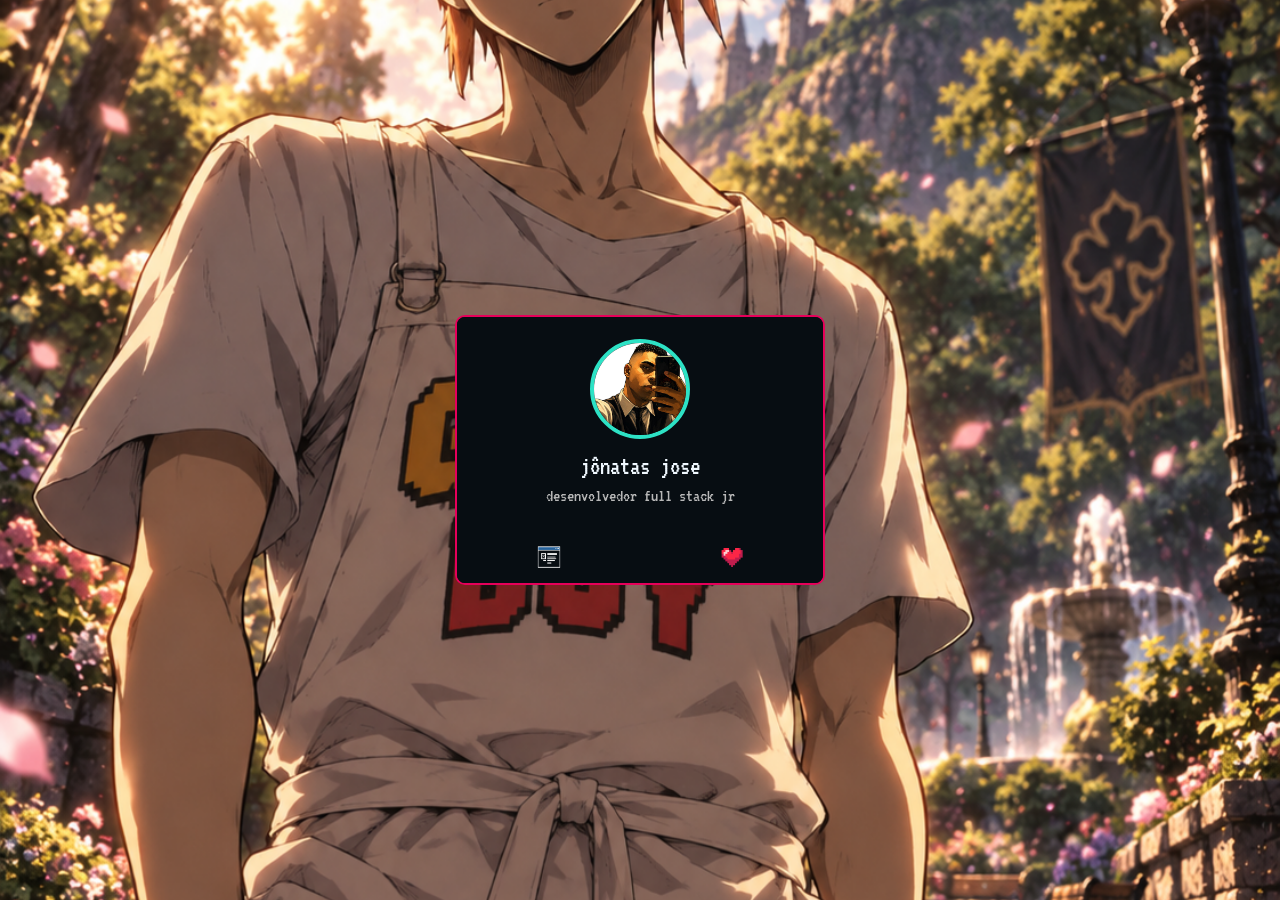
==== index.html @ 98ed271d "Configure portfolio for GitHub Pages" ====
<!DOCTYPE html>
<html lang="pt-BR">
<head>
    <meta charset="UTF-8">
    <meta name="viewport" content="width=device-width, initial-scale=1.0">
    <link rel="preconnect" href="https://fonts.googleapis.com">
    <link rel="preconnect" href="https://fonts.gstatic.com" crossorigin>
    <link href="https://fonts.googleapis.com/css2?family=VT323&display=swap" rel="stylesheet">
    <link rel="stylesheet" href="./src/css/reset.css">
    <link rel="stylesheet" href="./src/css/style.css">
    <title>miniportfolio</title>
</head>
<body>
    <main class="cartao">
        <div class="minhas-informacoes">
            <img src="./src/img/Design-sem-nome.png" alt="minha foto">
            <h1 class="nome">jônatas jose</h1>
            <h2 class="cargo">desenvolvedor full stack jr</h2>
        </div>
        <div class="conteudo">
            <ul class="aba">
                <li class="abas" data-aba="sobre">
                    <img src="./src/img/sobre.gif" alt="icone sobre mim">
                </li>
                <li class="abas" data-aba="redes">
                    <img src="./src/img/coracao.gif" alt="redes sociais">
                </li>
            </ul>
            <div class="informacoes-abas">
                <div class="informacoes" id="sobre">
                    <h3>sobre</h3>
                    <div>
                        <p>oi! meu nome é jônatas jose, seja bem vindo</p>
                        <p>
                            Desenvolvedor Full Stack Júnior
                            Tenho experiência prática no desenvolvimento de aplicações web,
                            construindo conhecimentos tanto em <span>Front-end</span> quanto em
                            Back-end, com foco principal no ecossistema JavaScript, TypeScript,
                            React, Node.js, além de conhecimentos em Java, bancos de dados
                            relacionais, APIs REST, testes automatizados e controle de versão.
                            Minha trajetória em programação foi construída através de estudos
                            técnicos, projetos pessoais, exercícios práticos, desenvolvimento
                            de interfaces e criação de aplicações que simulam situações reais
                            encontradas no mercado de desenvolvimento de software.
                            Front-end
                            No Front-end, possuo experiência com HTML5, CSS3, JavaScript,
                            TypeScript e React, trabalhando desde a estrutura de páginas até
                            a construção de interfaces mais dinâmicas e componentizadas.
                        </p>
                    </div>
                </div>
                <div class="informacoes" id="redes">
                    <h3>minhas redes</h3>
                    <ul>
                        <li>
                            <a href="https://drive.google.com/file/d/19SwOhODd0klrQ3hnztDNCu-46BNVcasp/view?usp=sharing" target="_blank">curriculo</a>
                        </li>
                        <li>
                            <a href="https://www.linkedin.com/in/dev-jonatas-jos%C3%A9-dos-santos-593b95398/" target="_blank">LinkedIn</a>
                        </li>
                        <li>
                            <a href="https://github.com/Kalebreus" target="_blank">GitHub</a>
                        </li>
                    </ul>
                </div>
            </div>
        </div>
    </main>
    <script src="./src/js/index.js"></script>
</body>
</html>
---- src/css/style.css ----
a {
    color: aliceblue;
    text-decoration: none;
}

body {
    background-image: url(../img/background-site.png);
    background-repeat: no-repeat;
    background-size: cover;
    background-position: center;
    background-attachment: fixed;
    font-family: 'VT323', monospace;
    color: aliceblue;
    font-size: 18px;
    display: flex;
    justify-content: center;
    align-items: center;
    min-height: 100vh;
    padding: 30px;
}

.cartao {
    background-color: #070d12;
    width: 370px;
    border: 2px solid #e6005a;
    border-radius: 10px;
    overflow: hidden;
}

.cartao .minhas-informacoes {
    padding: 22px 20px 10px;
    display: flex;
    flex-direction: column;
    align-items: center;
    gap: 8px;
    background-color: #070d12;
}

.cartao .minhas-informacoes img {
    width: 100px;
    height: 100px;
    object-fit: cover;
    border-radius: 50%;
    border: 4px solid #2de2c5;
    display: block;
}

.cartao .minhas-informacoes .nome {
    font-size: 26px;
    font-weight: 400;
    margin-top: 6px;
}

.cartao .minhas-informacoes .cargo {
    font-size: 18px;
    color: #b8b8b8;
    font-weight: 400;
}

.cartao .conteudo {
    margin-top: 16px;
}

.cartao .aba {
    display: flex;
}

.cartao .aba .abas {
    width: 50%;
    display: flex;
    justify-content: center;
    align-items: center;
    padding: 12px 0;
    cursor: pointer;
    background-color: #070d12;
}

.cartao .aba .abas.selecionado {
    background-color: #262626;
}

.abas img {
    width: 28px;
    height: 28px;
}

.cartao .informacoes-abas {
    background-color: #262626;
}

.informacoes-abas .informacoes {
    display: none;
    min-height: 260px;
    padding: 18px;
}

.informacoes-abas .informacoes.selecionado {
    display: block;
}

.informacoes-abas h3 {
    font-size: 22px;
    margin-bottom: 20px;
    text-align: center;
    font-weight: 400;
}

.informacoes-abas p {
    font-size: 20px;
    line-height: 1.2;
    max-height: 160px;
    overflow-y: auto;
    padding-right: 12px;
}

.informacoes-abas span {
    color: #e6005a;
}

.informacoes-abas ul {
    display: flex;
    flex-direction: column;
    gap: 20px;
    align-items: center;
}

.informacoes-abas li a {
    width: 250px;
    display: block;
    text-align: center;
    padding: 10px;
    font-size: 20px;
    border: 1px solid #e6005a;
}
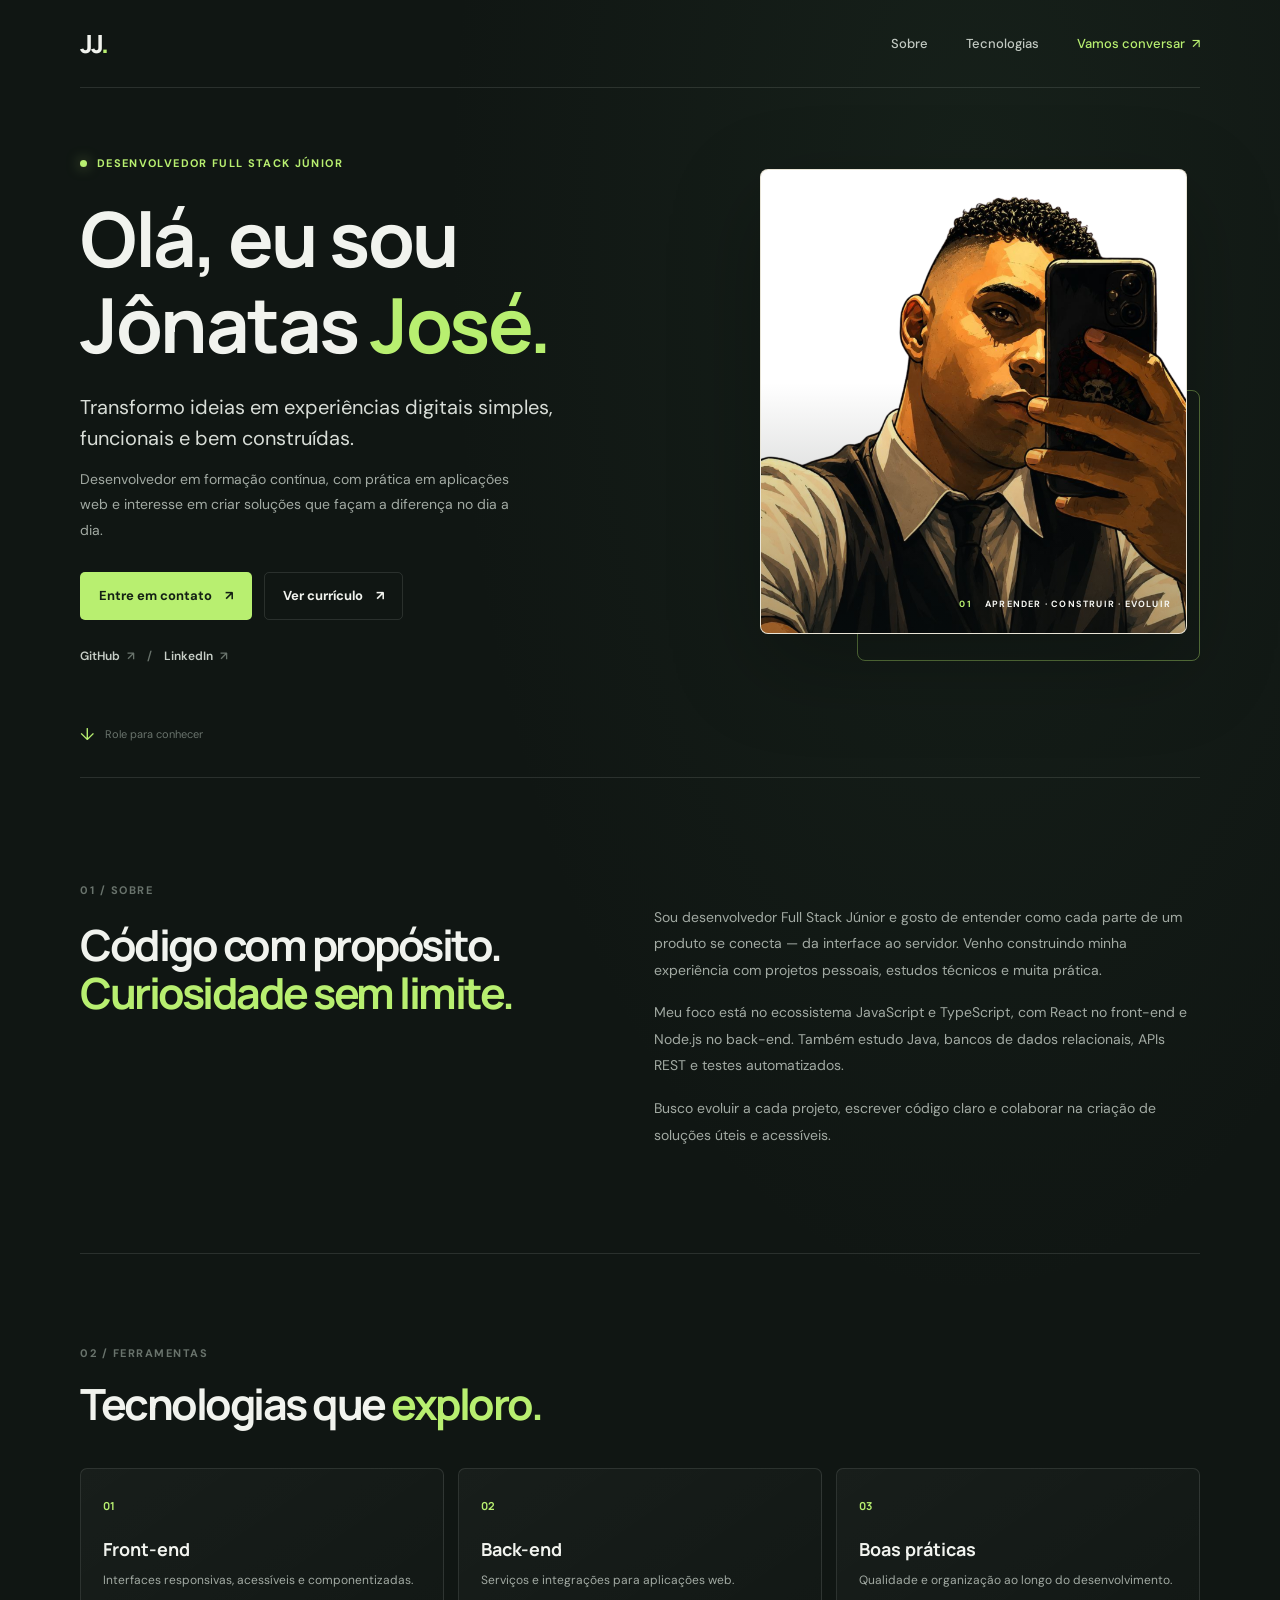
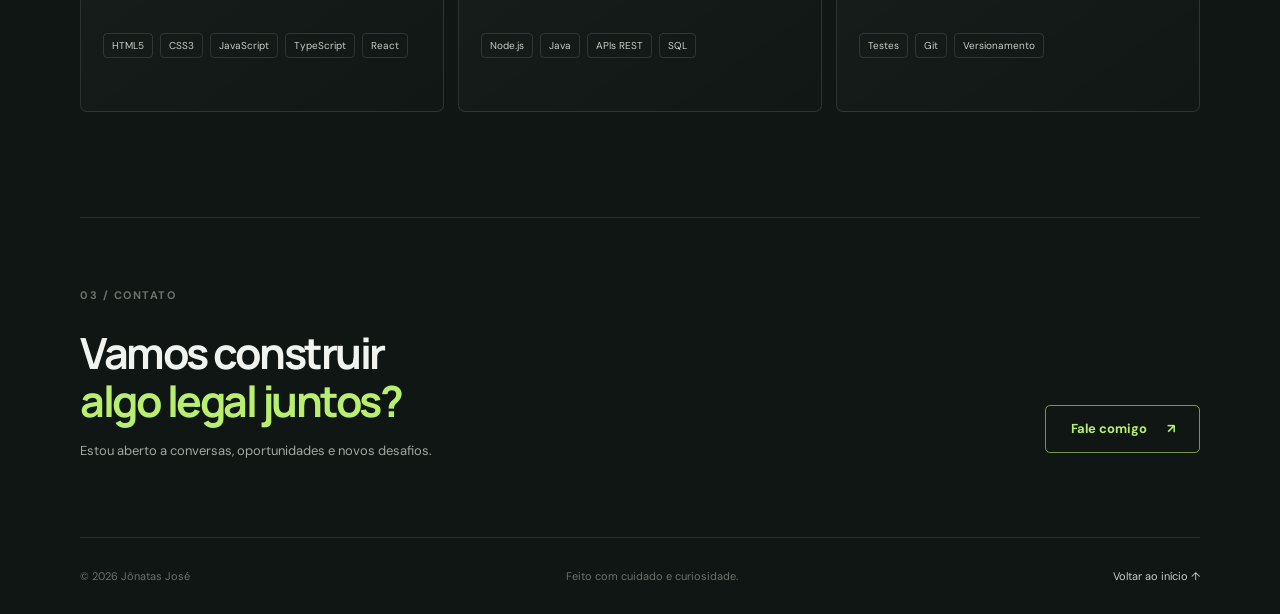
==== commit 2793810c: "Polish portfolio and deploy with GitHub Pages" ====
--- a/index.html
+++ b/index.html
@@ -3,69 +3,114 @@
 <head>
     <meta charset="UTF-8">
     <meta name="viewport" content="width=device-width, initial-scale=1.0">
+    <meta name="theme-color" content="#101613">
+    <meta name="description" content="Portfólio de Jônatas José, desenvolvedor Full Stack Júnior com foco em JavaScript, TypeScript, React e Node.js.">
     <link rel="preconnect" href="https://fonts.googleapis.com">
     <link rel="preconnect" href="https://fonts.gstatic.com" crossorigin>
-    <link href="https://fonts.googleapis.com/css2?family=VT323&display=swap" rel="stylesheet">
+    <link href="https://fonts.googleapis.com/css2?family=DM+Sans:wght@400;500;600;700&family=Manrope:wght@400;500;600;700;800&display=swap" rel="stylesheet">
     <link rel="stylesheet" href="./src/css/reset.css">
     <link rel="stylesheet" href="./src/css/style.css">
-    <title>miniportfolio</title>
+    <title>Jônatas José | Desenvolvedor Full Stack</title>
 </head>
 <body>
-    <main class="cartao">
-        <div class="minhas-informacoes">
-            <img src="./src/img/Design-sem-nome.png" alt="minha foto">
-            <h1 class="nome">jônatas jose</h1>
-            <h2 class="cargo">desenvolvedor full stack jr</h2>
-        </div>
-        <div class="conteudo">
-            <ul class="aba">
-                <li class="abas" data-aba="sobre">
-                    <img src="./src/img/sobre.gif" alt="icone sobre mim">
-                </li>
-                <li class="abas" data-aba="redes">
-                    <img src="./src/img/coracao.gif" alt="redes sociais">
-                </li>
-            </ul>
-            <div class="informacoes-abas">
-                <div class="informacoes" id="sobre">
-                    <h3>sobre</h3>
-                    <div>
-                        <p>oi! meu nome é jônatas jose, seja bem vindo</p>
-                        <p>
-                            Desenvolvedor Full Stack Júnior
-                            Tenho experiência prática no desenvolvimento de aplicações web,
-                            construindo conhecimentos tanto em <span>Front-end</span> quanto em
-                            Back-end, com foco principal no ecossistema JavaScript, TypeScript,
-                            React, Node.js, além de conhecimentos em Java, bancos de dados
-                            relacionais, APIs REST, testes automatizados e controle de versão.
-                            Minha trajetória em programação foi construída através de estudos
-                            técnicos, projetos pessoais, exercícios práticos, desenvolvimento
-                            de interfaces e criação de aplicações que simulam situações reais
-                            encontradas no mercado de desenvolvimento de software.
-                            Front-end
-                            No Front-end, possuo experiência com HTML5, CSS3, JavaScript,
-                            TypeScript e React, trabalhando desde a estrutura de páginas até
-                            a construção de interfaces mais dinâmicas e componentizadas.
-                        </p>
-                    </div>
+    <header class="site-header">
+        <a class="wordmark" href="#inicio" aria-label="Jônatas José, início">JJ<span>.</span></a>
+        <nav class="navigation" aria-label="Navegação principal">
+            <a href="#sobre">Sobre</a>
+            <a href="#tecnologias">Tecnologias</a>
+            <a class="nav-contact" href="#contato">Vamos conversar <span aria-hidden="true">↗</span></a>
+        </nav>
+    </header>
+
+    <main>
+        <section class="hero page-width" id="inicio" aria-labelledby="hero-title">
+            <div class="hero-copy">
+                <p class="eyebrow"><span class="status-dot"></span> Desenvolvedor Full Stack Júnior</p>
+                <h1 id="hero-title">Olá, eu sou<br>Jônatas <span>José.</span></h1>
+                <p class="hero-lede">Transformo ideias em experiências digitais simples, funcionais e bem construídas.</p>
+                <p class="hero-description">Desenvolvedor em formação contínua, com prática em aplicações web e interesse em criar soluções que façam a diferença no dia a dia.</p>
+                <div class="hero-actions">
+                    <a class="button button-primary" href="https://www.linkedin.com/in/dev-jonatas-jos%C3%A9-dos-santos-593b95398/" target="_blank" rel="noopener noreferrer">Entre em contato <span aria-hidden="true">↗</span></a>
+                    <a class="button button-quiet" href="https://drive.google.com/file/d/19SwOhODd0klrQ3hnztDNCu-46BNVcasp/view?usp=sharing" target="_blank" rel="noopener noreferrer">Ver currículo <span aria-hidden="true">↗</span></a>
                 </div>
-                <div class="informacoes" id="redes">
-                    <h3>minhas redes</h3>
-                    <ul>
-                        <li>
-                            <a href="https://drive.google.com/file/d/19SwOhODd0klrQ3hnztDNCu-46BNVcasp/view?usp=sharing" target="_blank">curriculo</a>
-                        </li>
-                        <li>
-                            <a href="https://www.linkedin.com/in/dev-jonatas-jos%C3%A9-dos-santos-593b95398/" target="_blank">LinkedIn</a>
-                        </li>
-                        <li>
-                            <a href="https://github.com/Kalebreus" target="_blank">GitHub</a>
-                        </li>
-                    </ul>
+                <div class="social-links" aria-label="Redes sociais">
+                    <a href="https://github.com/Kalebreus" target="_blank" rel="noopener noreferrer">GitHub <span aria-hidden="true">↗</span></a>
+                    <span aria-hidden="true" class="social-divider">/</span>
+                    <a href="https://www.linkedin.com/in/dev-jonatas-jos%C3%A9-dos-santos-593b95398/" target="_blank" rel="noopener noreferrer">LinkedIn <span aria-hidden="true">↗</span></a>
                 </div>
             </div>
-        </div>
+
+            <div class="hero-art" aria-label="Retrato ilustrado de Jônatas">
+                <div class="portrait-frame">
+                    <img src="./src/img/Design-sem-nome.png" alt="Ilustração de Jônatas em estilo editorial" fetchpriority="high">
+                </div>
+                <div class="art-caption"><span>01</span> APRENDER · CONSTRUIR · EVOLUIR</div>
+                <div class="art-orbit" aria-hidden="true"></div>
+            </div>
+            <a class="scroll-cue" href="#sobre"><span aria-hidden="true">↓</span> Role para conhecer</a>
+        </section>
+
+        <section class="about section-shell" id="sobre" aria-labelledby="about-title">
+            <div class="section-heading">
+                <p class="section-index">01 / SOBRE</p>
+                <h2 id="about-title">Código com propósito.<br><span>Curiosidade sem limite.</span></h2>
+            </div>
+            <div class="about-content">
+                <p>Sou desenvolvedor Full Stack Júnior e gosto de entender como cada parte de um produto se conecta — da interface ao servidor. Venho construindo minha experiência com projetos pessoais, estudos técnicos e muita prática.</p>
+                <p>Meu foco está no ecossistema JavaScript e TypeScript, com React no front-end e Node.js no back-end. Também estudo Java, bancos de dados relacionais, APIs REST e testes automatizados.</p>
+                <p>Busco evoluir a cada projeto, escrever código claro e colaborar na criação de soluções úteis e acessíveis.</p>
+            </div>
+        </section>
+
+        <section class="tech section-shell" id="tecnologias" aria-labelledby="tech-title">
+            <div class="section-heading compact-heading">
+                <p class="section-index">02 / FERRAMENTAS</p>
+                <h2 id="tech-title">Tecnologias que <span>exploro.</span></h2>
+            </div>
+            <div class="tech-grid">
+                <article class="tech-card">
+                    <span class="tech-number">01</span>
+                    <h3>Front-end</h3>
+                    <p>Interfaces responsivas, acessíveis e componentizadas.</p>
+                    <ul class="tag-list" aria-label="Tecnologias de front-end">
+                        <li>HTML5</li><li>CSS3</li><li>JavaScript</li><li>TypeScript</li><li>React</li>
+                    </ul>
+                </article>
+                <article class="tech-card">
+                    <span class="tech-number">02</span>
+                    <h3>Back-end</h3>
+                    <p>Serviços e integrações para aplicações web.</p>
+                    <ul class="tag-list" aria-label="Tecnologias de back-end">
+                        <li>Node.js</li><li>Java</li><li>APIs REST</li><li>SQL</li>
+                    </ul>
+                </article>
+                <article class="tech-card">
+                    <span class="tech-number">03</span>
+                    <h3>Boas práticas</h3>
+                    <p>Qualidade e organização ao longo do desenvolvimento.</p>
+                    <ul class="tag-list" aria-label="Práticas de desenvolvimento">
+                        <li>Testes</li><li>Git</li><li>Versionamento</li>
+                    </ul>
+                </article>
+            </div>
+        </section>
+
+        <section class="contact section-shell" id="contato" aria-labelledby="contact-title">
+            <p class="section-index">03 / CONTATO</p>
+            <div class="contact-row">
+                <div>
+                    <h2 id="contact-title">Vamos construir<br><span>algo legal juntos?</span></h2>
+                    <p>Estou aberto a conversas, oportunidades e novos desafios.</p>
+                </div>
+                <a class="contact-link" href="https://www.linkedin.com/in/dev-jonatas-jos%C3%A9-dos-santos-593b95398/" target="_blank" rel="noopener noreferrer" aria-label="Fale comigo pelo LinkedIn">Fale comigo <span aria-hidden="true">↗</span></a>
+            </div>
+        </section>
     </main>
-    <script src="./src/js/index.js"></script>
+
+    <footer class="site-footer page-width">
+        <span>© 2026 Jônatas José</span>
+        <span>Feito com cuidado e curiosidade.</span>
+        <a href="#inicio">Voltar ao início ↑</a>
+    </footer>
 </body>
-</html>+</html>
--- a/src/css/style.css
+++ b/src/css/style.css
@@ -1,134 +1,609 @@
+:root {
+    color-scheme: dark;
+    --background: #101613;
+    --surface: #171f1b;
+    --surface-raised: #1d2722;
+    --text: #f1f3ee;
+    --muted: #a2aaa3;
+    --subtle: #69736c;
+    --accent: #b8ef70;
+    --line: rgba(226, 238, 226, 0.12);
+    --font-body: "DM Sans", sans-serif;
+    --font-display: "Manrope", sans-serif;
+}
+
+html {
+    scroll-behavior: smooth;
+    scroll-padding-top: 100px;
+}
+
+body {
+    min-width: 320px;
+    background:
+        radial-gradient(ellipse at 76% 10%, rgba(65, 103, 74, 0.13), transparent 33rem),
+        var(--background);
+    color: var(--text);
+    font-family: var(--font-body);
+    font-size: 16px;
+    line-height: 1.65;
+    -webkit-font-smoothing: antialiased;
+}
+
 a {
-    color: aliceblue;
+    color: inherit;
     text-decoration: none;
 }
 
-body {
-    background-image: url(../img/background-site.png);
-    background-repeat: no-repeat;
-    background-size: cover;
-    background-position: center;
-    background-attachment: fixed;
-    font-family: 'VT323', monospace;
-    color: aliceblue;
+a:focus-visible {
+    outline: 2px solid var(--accent);
+    outline-offset: 5px;
+    border-radius: 3px;
+}
+
+.page-width,
+.site-header,
+.section-shell {
+    width: min(1120px, calc(100% - 64px));
+    margin-inline: auto;
+}
+
+.site-header {
+    height: 88px;
+    display: flex;
+    align-items: center;
+    justify-content: space-between;
+    border-bottom: 1px solid var(--line);
+}
+
+.wordmark {
+    font-family: var(--font-display);
+    font-size: 25px;
+    font-weight: 800;
+    letter-spacing: -2px;
+}
+
+.wordmark span,
+.hero h1 span,
+.section-heading h2 span,
+.contact h2 span {
+    color: var(--accent);
+}
+
+.navigation {
+    display: flex;
+    align-items: center;
+    gap: 38px;
+    color: #c2c9c2;
+    font-size: 13px;
+    font-weight: 500;
+}
+
+.navigation a,
+.social-links a,
+.site-footer a {
+    transition: color 160ms ease;
+}
+
+.navigation a:hover,
+.social-links a:hover,
+.site-footer a:hover {
+    color: var(--accent);
+}
+
+.navigation .nav-contact {
+    color: var(--accent);
+}
+
+.nav-contact span,
+.social-links a span {
+    margin-left: 4px;
+}
+
+.hero {
+    position: relative;
+    min-height: 650px;
+    display: grid;
+    grid-template-columns: 1.05fr 0.95fr;
+    align-items: center;
+    gap: 38px;
+    padding-block: 68px 92px;
+}
+
+.hero-copy {
+    position: relative;
+    z-index: 1;
+    padding-bottom: 18px;
+}
+
+.eyebrow,
+.section-index {
+    display: flex;
+    align-items: center;
+    gap: 10px;
+    color: var(--accent);
+    font-size: 11px;
+    font-weight: 700;
+    letter-spacing: 1.35px;
+    line-height: 1.4;
+    text-transform: uppercase;
+}
+
+.status-dot {
+    width: 7px;
+    height: 7px;
+    border-radius: 50%;
+    background: var(--accent);
+    box-shadow: 0 0 13px rgba(184, 239, 112, 0.55);
+}
+
+.hero h1,
+.section-heading h2,
+.contact h2 {
+    font-family: var(--font-display);
+    font-weight: 700;
+    letter-spacing: -2.5px;
+    line-height: 1.13;
+}
+
+.hero h1 {
+    margin-top: 25px;
+    font-size: clamp(48px, 6.4vw, 76px);
+}
+
+.hero-lede {
+    max-width: 490px;
+    margin-top: 24px;
+    color: #d8ddd7;
+    font-size: clamp(17px, 2vw, 20px);
+    line-height: 1.55;
+}
+
+.hero-description {
+    max-width: 455px;
+    margin-top: 13px;
+    color: var(--muted);
+    font-size: 14px;
+    line-height: 1.8;
+}
+
+.hero-actions {
+    display: flex;
+    flex-wrap: wrap;
+    align-items: center;
+    gap: 12px;
+    margin-top: 29px;
+}
+
+.button {
+    min-height: 48px;
+    display: inline-flex;
+    align-items: center;
+    justify-content: center;
+    gap: 13px;
+    padding: 0 18px;
+    border: 1px solid transparent;
+    border-radius: 5px;
+    font-size: 13px;
+    font-weight: 700;
+    transition: transform 160ms ease, background-color 160ms ease, border-color 160ms ease;
+}
+
+.button:hover,
+.contact-link:hover {
+    transform: translateY(-2px);
+}
+
+.button-primary {
+    background: var(--accent);
+    color: #142014;
+}
+
+.button-primary:hover {
+    background: #cdf58f;
+}
+
+.button-quiet {
+    border-color: var(--line);
+    color: var(--text);
+}
+
+.button-quiet:hover {
+    border-color: rgba(184, 239, 112, 0.6);
+}
+
+.social-links {
+    display: flex;
+    align-items: center;
+    gap: 12px;
+    margin-top: 27px;
+    color: #c7cec7;
+    font-size: 12px;
+    font-weight: 600;
+}
+
+.social-links a span {
+    color: var(--subtle);
+}
+
+.social-divider {
+    color: var(--subtle);
+}
+
+.hero-art {
+    position: relative;
+    width: min(100%, 440px);
+    justify-self: end;
+    padding: 0 13px 37px 0;
+}
+
+.portrait-frame {
+    position: relative;
+    z-index: 1;
+    height: 465px;
+    overflow: hidden;
+    border: 1px solid rgba(241, 243, 238, 0.18);
+    border-radius: 8px;
+    background: #e7e1d2;
+    box-shadow: 0 30px 90px rgba(0, 0, 0, 0.26);
+}
+
+.portrait-frame::after {
+    position: absolute;
+    inset: 40% 0 0;
+    background: linear-gradient(180deg, transparent 10%, rgba(16, 22, 19, 0.34));
+    content: "";
+    pointer-events: none;
+}
+
+.portrait-frame img {
+    width: 100%;
+    height: 100%;
+    display: block;
+    object-fit: cover;
+    object-position: 50% 42%;
+}
+
+.art-caption {
+    position: absolute;
+    z-index: 2;
+    right: 29px;
+    bottom: 59px;
+    color: #f5f6f2;
+    font-size: 9px;
+    font-weight: 700;
+    letter-spacing: 1.2px;
+}
+
+.art-caption span {
+    margin-right: 10px;
+    color: var(--accent);
+}
+
+.art-orbit {
+    position: absolute;
+    right: 0;
+    bottom: 10px;
+    width: 78%;
+    height: 54%;
+    border: 1px solid rgba(184, 239, 112, 0.4);
+    border-radius: 8px;
+}
+
+.scroll-cue {
+    position: absolute;
+    bottom: 28px;
+    left: 0;
+    display: flex;
+    align-items: center;
+    gap: 10px;
+    color: var(--subtle);
+    font-size: 11px;
+}
+
+.scroll-cue span {
+    color: var(--accent);
+    font-size: 17px;
+}
+
+.section-shell {
+    border-top: 1px solid var(--line);
+}
+
+.about {
+    display: grid;
+    grid-template-columns: 0.95fr 1.05fr;
+    gap: 80px;
+    padding-block: 105px;
+}
+
+.section-index {
+    color: var(--subtle);
+    letter-spacing: 1.5px;
+}
+
+.section-heading h2,
+.contact h2 {
+    margin-top: 23px;
+    font-size: clamp(30px, 4.1vw, 43px);
+}
+
+.about-content {
+    padding-top: 21px;
+}
+
+.about-content p {
+    color: var(--muted);
+    font-size: 14px;
+    line-height: 1.9;
+}
+
+.about-content p + p {
+    margin-top: 16px;
+}
+
+.tech {
+    padding-block: 92px 105px;
+}
+
+.compact-heading h2 {
+    margin-top: 18px;
+}
+
+.tech-grid {
+    display: grid;
+    grid-template-columns: repeat(3, 1fr);
+    gap: 14px;
+    margin-top: 40px;
+}
+
+.tech-card {
+    min-height: 244px;
+    padding: 23px 22px 22px;
+    border: 1px solid var(--line);
+    border-radius: 7px;
+    background: linear-gradient(145deg, rgba(255, 255, 255, 0.035), rgba(255, 255, 255, 0.008));
+}
+
+.tech-number {
+    color: var(--accent);
+    font-family: var(--font-display);
+    font-size: 11px;
+    font-weight: 700;
+}
+
+.tech-card h3 {
+    margin-top: 16px;
+    font-family: var(--font-display);
     font-size: 18px;
-    display: flex;
+    font-weight: 700;
+}
+
+.tech-card p {
+    min-height: 46px;
+    margin-top: 6px;
+    color: var(--muted);
+    font-size: 12px;
+    line-height: 1.7;
+}
+
+.tag-list {
+    display: flex;
+    flex-wrap: wrap;
+    gap: 7px;
+    margin-top: 17px;
+}
+
+.tag-list li {
+    padding: 4px 8px;
+    border: 1px solid rgba(226, 238, 226, 0.13);
+    border-radius: 4px;
+    color: #c6cec6;
+    font-size: 10px;
+    line-height: 1.5;
+}
+
+.contact {
+    padding-block: 70px 76px;
+}
+
+.contact-row {
+    display: flex;
+    align-items: end;
+    justify-content: space-between;
+    gap: 30px;
+    margin-top: 6px;
+}
+
+.contact h2 {
+    margin-top: 19px;
+}
+
+.contact-row p {
+    margin-top: 14px;
+    color: var(--muted);
+    font-size: 13px;
+}
+
+.contact-link {
+    min-width: 155px;
+    min-height: 48px;
+    display: inline-flex;
+    align-items: center;
     justify-content: center;
-    align-items: center;
-    min-height: 100vh;
-    padding: 30px;
-}
-
-.cartao {
-    background-color: #070d12;
-    width: 370px;
-    border: 2px solid #e6005a;
-    border-radius: 10px;
-    overflow: hidden;
-}
-
-.cartao .minhas-informacoes {
-    padding: 22px 20px 10px;
-    display: flex;
-    flex-direction: column;
-    align-items: center;
-    gap: 8px;
-    background-color: #070d12;
-}
-
-.cartao .minhas-informacoes img {
-    width: 100px;
-    height: 100px;
-    object-fit: cover;
-    border-radius: 50%;
-    border: 4px solid #2de2c5;
-    display: block;
-}
-
-.cartao .minhas-informacoes .nome {
-    font-size: 26px;
-    font-weight: 400;
-    margin-top: 6px;
-}
-
-.cartao .minhas-informacoes .cargo {
-    font-size: 18px;
-    color: #b8b8b8;
-    font-weight: 400;
-}
-
-.cartao .conteudo {
-    margin-top: 16px;
-}
-
-.cartao .aba {
-    display: flex;
-}
-
-.cartao .aba .abas {
-    width: 50%;
-    display: flex;
-    justify-content: center;
-    align-items: center;
-    padding: 12px 0;
-    cursor: pointer;
-    background-color: #070d12;
-}
-
-.cartao .aba .abas.selecionado {
-    background-color: #262626;
-}
-
-.abas img {
-    width: 28px;
-    height: 28px;
-}
-
-.cartao .informacoes-abas {
-    background-color: #262626;
-}
-
-.informacoes-abas .informacoes {
-    display: none;
-    min-height: 260px;
-    padding: 18px;
-}
-
-.informacoes-abas .informacoes.selecionado {
-    display: block;
-}
-
-.informacoes-abas h3 {
-    font-size: 22px;
-    margin-bottom: 20px;
-    text-align: center;
-    font-weight: 400;
-}
-
-.informacoes-abas p {
-    font-size: 20px;
-    line-height: 1.2;
-    max-height: 160px;
-    overflow-y: auto;
-    padding-right: 12px;
-}
-
-.informacoes-abas span {
-    color: #e6005a;
-}
-
-.informacoes-abas ul {
-    display: flex;
-    flex-direction: column;
     gap: 20px;
-    align-items: center;
-}
-
-.informacoes-abas li a {
-    width: 250px;
-    display: block;
-    text-align: center;
-    padding: 10px;
-    font-size: 20px;
-    border: 1px solid #e6005a;
-}+    margin-bottom: 8px;
+    border: 1px solid rgba(184, 239, 112, 0.6);
+    border-radius: 5px;
+    color: var(--accent);
+    font-size: 13px;
+    font-weight: 700;
+    transition: transform 160ms ease, background-color 160ms ease;
+}
+
+.contact-link:hover {
+    background: rgba(184, 239, 112, 0.08);
+}
+
+.site-footer {
+    min-height: 77px;
+    display: flex;
+    align-items: center;
+    justify-content: space-between;
+    gap: 20px;
+    border-top: 1px solid var(--line);
+    color: var(--subtle);
+    font-size: 11px;
+}
+
+.site-footer a {
+    color: #c7cec7;
+}
+
+@media (max-width: 820px) {
+    .hero {
+        min-height: 590px;
+        gap: 20px;
+        grid-template-columns: 1.05fr 0.85fr;
+    }
+
+    .portrait-frame {
+        height: 390px;
+    }
+
+    .about {
+        gap: 42px;
+    }
+
+    .tech-grid {
+        gap: 10px;
+    }
+
+    .tech-card {
+        padding-inline: 16px;
+    }
+}
+
+@media (max-width: 640px) {
+    .page-width,
+    .site-header,
+    .section-shell {
+        width: min(100% - 40px, 480px);
+    }
+
+    .site-header {
+        height: 72px;
+    }
+
+    .navigation {
+        gap: 17px;
+        font-size: 11px;
+    }
+
+    .navigation a:nth-child(2) {
+        display: none;
+    }
+
+    .hero {
+        min-height: auto;
+        grid-template-columns: 1fr;
+        gap: 36px;
+        padding-block: 63px 84px;
+    }
+
+    .hero-copy {
+        padding-bottom: 0;
+    }
+
+    .hero h1 {
+        margin-top: 20px;
+        font-size: clamp(48px, 14vw, 68px);
+    }
+
+    .hero-lede {
+        margin-top: 18px;
+        font-size: 17px;
+    }
+
+    .hero-description {
+        font-size: 13px;
+    }
+
+    .hero-art {
+        width: min(100% - 8px, 410px);
+        justify-self: center;
+    }
+
+    .portrait-frame {
+        height: min(105vw, 440px);
+    }
+
+    .scroll-cue {
+        bottom: 24px;
+    }
+
+    .about {
+        grid-template-columns: 1fr;
+        gap: 15px;
+        padding-block: 75px;
+    }
+
+    .about-content {
+        padding-top: 5px;
+    }
+
+    .tech {
+        padding-block: 75px;
+    }
+
+    .tech-grid {
+        grid-template-columns: 1fr;
+        gap: 10px;
+        margin-top: 29px;
+    }
+
+    .tech-card {
+        min-height: auto;
+        padding: 20px;
+    }
+
+    .tech-card p {
+        min-height: auto;
+    }
+
+    .contact {
+        padding-block: 60px;
+    }
+
+    .contact-row {
+        align-items: start;
+        flex-direction: column;
+        gap: 23px;
+    }
+
+    .contact-link {
+        min-width: 145px;
+        margin-bottom: 0;
+    }
+
+    .site-footer {
+        min-height: 78px;
+        flex-wrap: wrap;
+        gap: 2px 12px;
+        padding-block: 16px;
+        font-size: 10px;
+    }
+
+    .site-footer span:nth-child(2) {
+        order: 3;
+        width: 100%;
+    }
+}
+
+@media (prefers-reduced-motion: reduce) {
+    *,
+    *::before,
+    *::after {
+        scroll-behavior: auto !important;
+        transition-duration: 0.01ms !important;
+    }
+}
